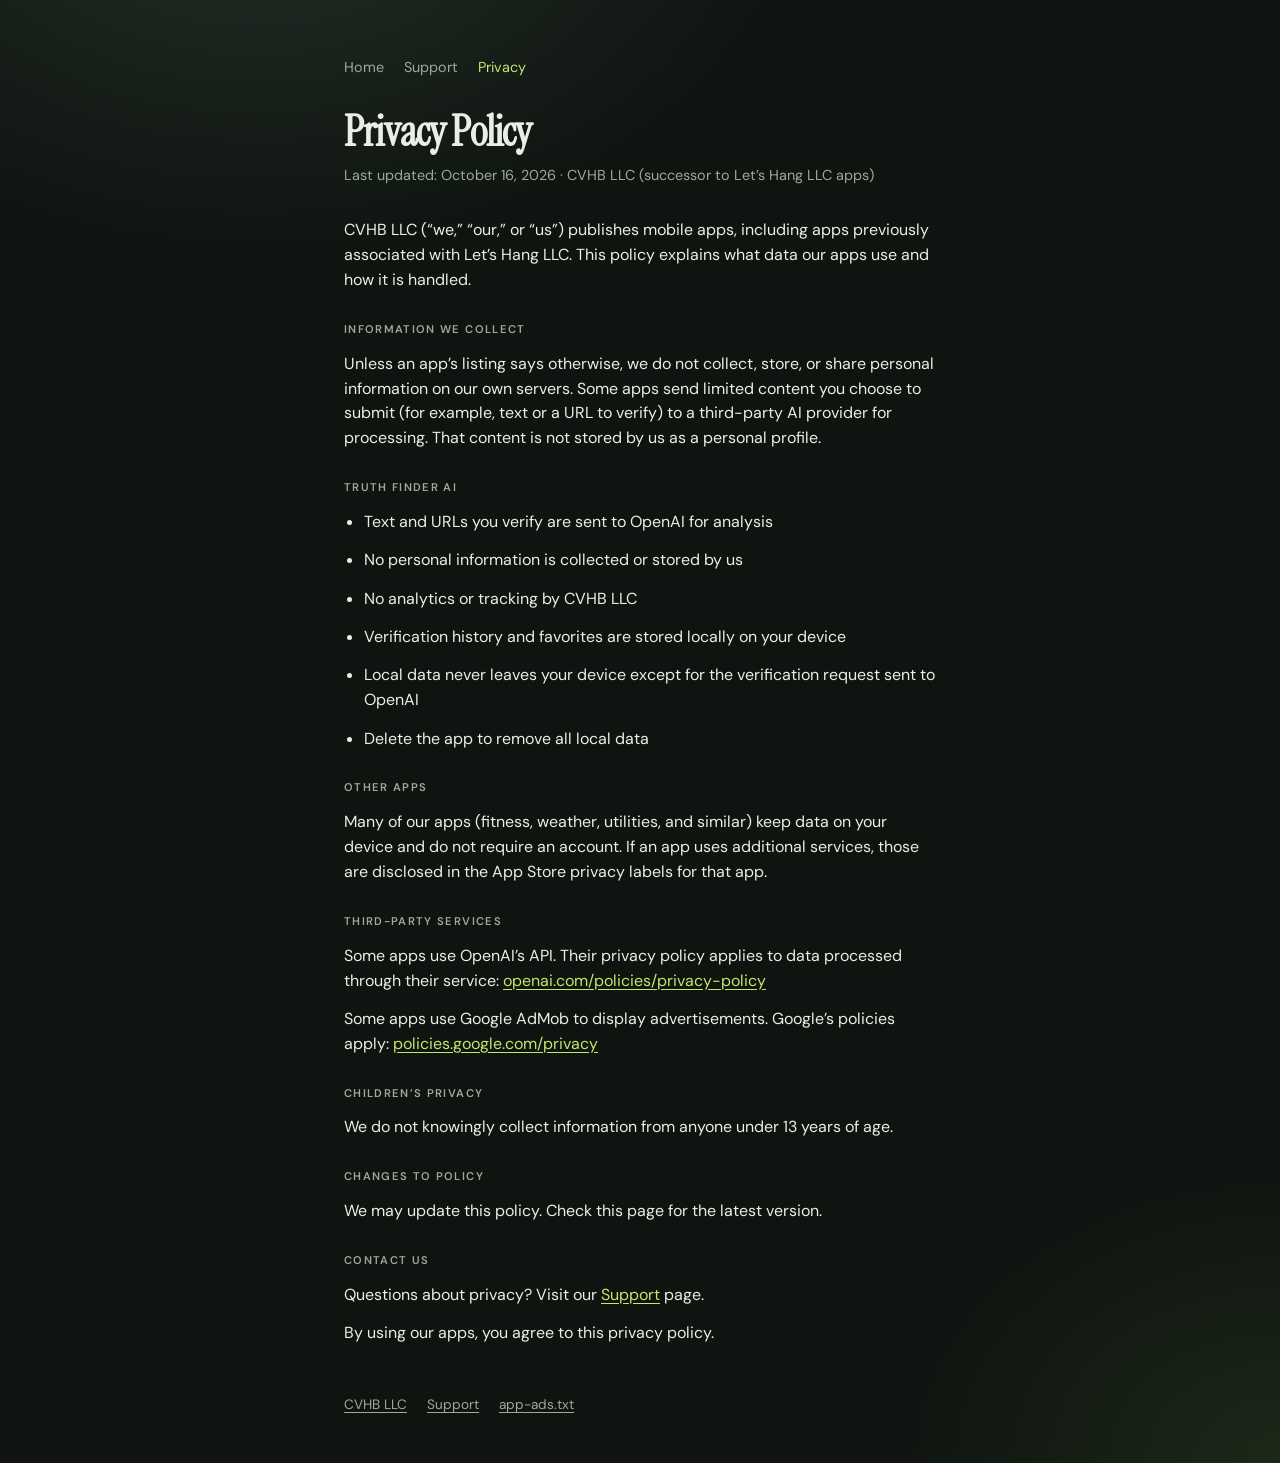
==== privacy/index.html @ aa6d5d3d "Add privacy and support pages for App Store URLs. Co-authored-by: Cursor <cursoragent@cursor.com>" ====
<!DOCTYPE html>
<html lang="en">
<head>
  <meta charset="utf-8" />
  <meta name="viewport" content="width=device-width, initial-scale=1" />
  <meta name="robots" content="noindex, nofollow" />
  <title>Privacy Policy | CVHB LLC</title>
  <link rel="preconnect" href="https://fonts.googleapis.com" />
  <link rel="preconnect" href="https://fonts.gstatic.com" crossorigin />
  <link href="https://fonts.googleapis.com/css2?family=DM+Sans:wght@400;500;600&family=Instrument+Serif:ital@0;1&display=swap" rel="stylesheet" />
  <link rel="stylesheet" href="../site.css" />
</head>
<body>
  <main>
    <nav class="nav" aria-label="Site">
      <a href="../">Home</a>
      <a href="../support/">Support</a>
      <a href="../privacy/" aria-current="page">Privacy</a>
    </nav>

    <h1 class="page-title">Privacy Policy</h1>
    <p class="updated">Last updated: October 16, 2026 · CVHB LLC (successor to Let’s Hang LLC apps)</p>

    <div class="content">
      <p>
        CVHB LLC (“we,” “our,” or “us”) publishes mobile apps, including apps previously associated
        with Let’s Hang LLC. This policy explains what data our apps use and how it is handled.
      </p>

      <h2>Information We Collect</h2>
      <p>
        Unless an app’s listing says otherwise, we do not collect, store, or share personal
        information on our own servers. Some apps send limited content you choose to submit
        (for example, text or a URL to verify) to a third-party AI provider for processing.
        That content is not stored by us as a personal profile.
      </p>

      <h2>Truth Finder AI</h2>
      <ul>
        <li>Text and URLs you verify are sent to OpenAI for analysis</li>
        <li>No personal information is collected or stored by us</li>
        <li>No analytics or tracking by CVHB LLC</li>
        <li>Verification history and favorites are stored locally on your device</li>
        <li>Local data never leaves your device except for the verification request sent to OpenAI</li>
        <li>Delete the app to remove all local data</li>
      </ul>

      <h2>Other Apps</h2>
      <p>
        Many of our apps (fitness, weather, utilities, and similar) keep data on your device
        and do not require an account. If an app uses additional services, those are disclosed
        in the App Store privacy labels for that app.
      </p>

      <h2>Third-Party Services</h2>
      <p>
        Some apps use OpenAI’s API. Their privacy policy applies to data processed through
        their service:
        <a href="https://openai.com/policies/privacy-policy" rel="noopener noreferrer">openai.com/policies/privacy-policy</a>
      </p>
      <p>
        Some apps use Google AdMob to display advertisements. Google’s policies apply:
        <a href="https://policies.google.com/privacy" rel="noopener noreferrer">policies.google.com/privacy</a>
      </p>

      <h2>Children’s Privacy</h2>
      <p>We do not knowingly collect information from anyone under 13 years of age.</p>

      <h2>Changes to Policy</h2>
      <p>We may update this policy. Check this page for the latest version.</p>

      <h2>Contact Us</h2>
      <p>
        Questions about privacy? Visit our
        <a href="../support/">Support</a> page.
      </p>

      <p>By using our apps, you agree to this privacy policy.</p>
    </div>

    <footer>
      <div class="links">
        <a href="../">CVHB LLC</a>
        <a href="../support/">Support</a>
        <a href="../app-ads.txt">app-ads.txt</a>
      </div>
    </footer>
  </main>
</body>
</html>
---- site.css ----
:root {
  --bg: #0f1410;
  --ink: #e8efe6;
  --muted: #9aab9c;
  --line: #2a352c;
  --accent: #c4e86b;
}

* { box-sizing: border-box; margin: 0; padding: 0; }

body {
  min-height: 100vh;
  font-family: "DM Sans", system-ui, sans-serif;
  color: var(--ink);
  background:
    radial-gradient(ellipse 80% 50% at 20% -10%, #243028 0%, transparent 55%),
    radial-gradient(ellipse 60% 40% at 100% 100%, #1c2818 0%, transparent 50%),
    var(--bg);
  line-height: 1.55;
}

main {
  max-width: 40rem;
  margin: 0 auto;
  padding: 3.5rem 1.5rem 3rem;
}

.brand {
  font-family: "Instrument Serif", Georgia, serif;
  font-size: clamp(2.75rem, 8vw, 3.75rem);
  letter-spacing: -0.02em;
  line-height: 1;
  margin-bottom: 0.75rem;
}

.brand a {
  color: inherit;
  text-decoration: none;
}

.lede {
  color: var(--muted);
  font-size: 1.05rem;
  max-width: 28rem;
  margin-bottom: 2.5rem;
}

.nav {
  display: flex;
  flex-wrap: wrap;
  gap: 1rem 1.25rem;
  margin-bottom: 2rem;
  font-size: 0.9rem;
}

.nav a {
  color: var(--muted);
  text-decoration: none;
}

.nav a:hover,
.nav a[aria-current="page"] {
  color: var(--accent);
}

h1.page-title {
  font-family: "Instrument Serif", Georgia, serif;
  font-size: clamp(2rem, 5vw, 2.6rem);
  letter-spacing: -0.02em;
  line-height: 1.1;
  margin-bottom: 0.5rem;
}

.updated {
  color: var(--muted);
  font-size: 0.9rem;
  margin-bottom: 2rem;
}

h2 {
  font-size: 0.7rem;
  font-weight: 600;
  letter-spacing: 0.12em;
  text-transform: uppercase;
  color: var(--muted);
  margin: 2rem 0 0.85rem;
}

.content h2 {
  margin-top: 1.75rem;
}

.content p,
.content li {
  color: var(--ink);
  margin-bottom: 0.85rem;
}

.content ul {
  list-style: disc;
  padding-left: 1.25rem;
  margin-bottom: 1rem;
}

.content a {
  color: var(--accent);
  text-decoration: underline;
  text-underline-offset: 3px;
}

.link-list {
  list-style: none;
  border-top: 1px solid var(--line);
}

.link-list li {
  border-bottom: 1px solid var(--line);
}

.link-list a.row {
  display: flex;
  justify-content: space-between;
  align-items: baseline;
  gap: 1rem;
  padding: 1rem 0;
  color: var(--ink);
  text-decoration: none;
  transition: color 0.15s ease;
}

.link-list a.row:hover { color: var(--accent); }
.link-list a.row span { color: var(--muted); font-size: 0.9rem; }
.link-list a.row:hover span { color: var(--accent); }

footer {
  margin-top: 3rem;
  font-size: 0.85rem;
  color: var(--muted);
}

footer a {
  color: var(--muted);
  text-decoration: underline;
  text-underline-offset: 3px;
}

footer a:hover { color: var(--accent); }

footer .links {
  display: flex;
  flex-wrap: wrap;
  gap: 0.75rem 1.25rem;
}
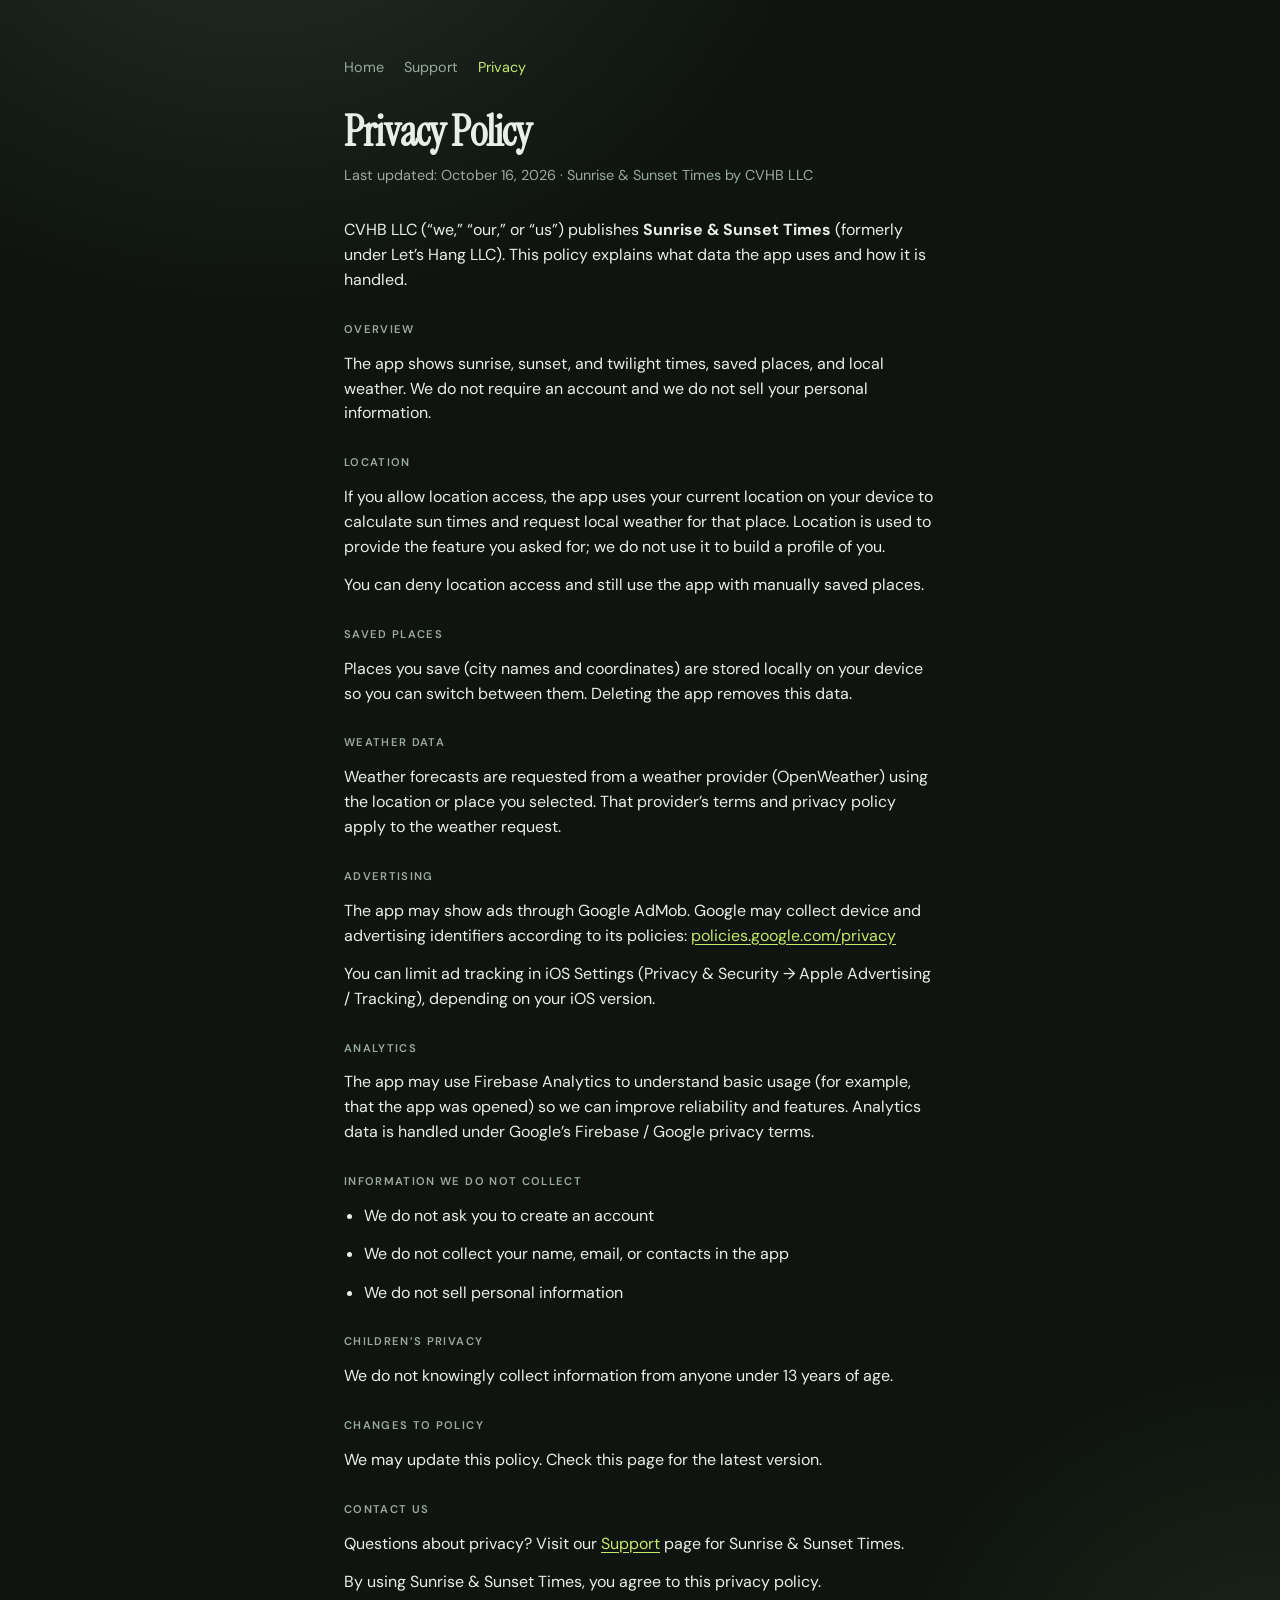
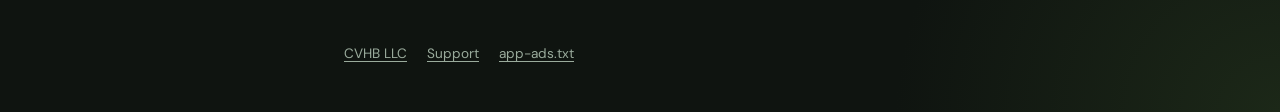
==== commit 8a23d7eb: "Tailor privacy and support pages for Sunrise & Sunset Times. Co-authored-by: Cursor <cursoragent@cur" ====
--- a/privacy/index.html
+++ b/privacy/index.html
@@ -4,7 +4,7 @@
   <meta charset="utf-8" />
   <meta name="viewport" content="width=device-width, initial-scale=1" />
   <meta name="robots" content="noindex, nofollow" />
-  <title>Privacy Policy | CVHB LLC</title>
+  <title>Privacy Policy | Sunrise &amp; Sunset Times</title>
   <link rel="preconnect" href="https://fonts.googleapis.com" />
   <link rel="preconnect" href="https://fonts.gstatic.com" crossorigin />
   <link href="https://fonts.googleapis.com/css2?family=DM+Sans:wght@400;500;600&family=Instrument+Serif:ital@0;1&display=swap" rel="stylesheet" />
@@ -19,49 +19,68 @@
     </nav>
 
     <h1 class="page-title">Privacy Policy</h1>
-    <p class="updated">Last updated: October 16, 2026 · CVHB LLC (successor to Let’s Hang LLC apps)</p>
+    <p class="updated">Last updated: October 16, 2026 · Sunrise &amp; Sunset Times by CVHB LLC</p>
 
     <div class="content">
       <p>
-        CVHB LLC (“we,” “our,” or “us”) publishes mobile apps, including apps previously associated
-        with Let’s Hang LLC. This policy explains what data our apps use and how it is handled.
+        CVHB LLC (“we,” “our,” or “us”) publishes
+        <strong>Sunrise &amp; Sunset Times</strong>
+        (formerly under Let’s Hang LLC). This policy explains what data the app uses and how it is handled.
       </p>
 
-      <h2>Information We Collect</h2>
+      <h2>Overview</h2>
       <p>
-        Unless an app’s listing says otherwise, we do not collect, store, or share personal
-        information on our own servers. Some apps send limited content you choose to submit
-        (for example, text or a URL to verify) to a third-party AI provider for processing.
-        That content is not stored by us as a personal profile.
+        The app shows sunrise, sunset, and twilight times, saved places, and local weather.
+        We do not require an account and we do not sell your personal information.
       </p>
 
-      <h2>Truth Finder AI</h2>
-      <ul>
-        <li>Text and URLs you verify are sent to OpenAI for analysis</li>
-        <li>No personal information is collected or stored by us</li>
-        <li>No analytics or tracking by CVHB LLC</li>
-        <li>Verification history and favorites are stored locally on your device</li>
-        <li>Local data never leaves your device except for the verification request sent to OpenAI</li>
-        <li>Delete the app to remove all local data</li>
-      </ul>
-
-      <h2>Other Apps</h2>
+      <h2>Location</h2>
       <p>
-        Many of our apps (fitness, weather, utilities, and similar) keep data on your device
-        and do not require an account. If an app uses additional services, those are disclosed
-        in the App Store privacy labels for that app.
+        If you allow location access, the app uses your current location on your device to
+        calculate sun times and request local weather for that place. Location is used to
+        provide the feature you asked for; we do not use it to build a profile of you.
+      </p>
+      <p>
+        You can deny location access and still use the app with manually saved places.
       </p>
 
-      <h2>Third-Party Services</h2>
+      <h2>Saved Places</h2>
       <p>
-        Some apps use OpenAI’s API. Their privacy policy applies to data processed through
-        their service:
-        <a href="https://openai.com/policies/privacy-policy" rel="noopener noreferrer">openai.com/policies/privacy-policy</a>
+        Places you save (city names and coordinates) are stored locally on your device so you
+        can switch between them. Deleting the app removes this data.
+      </p>
+
+      <h2>Weather Data</h2>
+      <p>
+        Weather forecasts are requested from a weather provider (OpenWeather) using the
+        location or place you selected. That provider’s terms and privacy policy apply to
+        the weather request.
+      </p>
+
+      <h2>Advertising</h2>
+      <p>
+        The app may show ads through Google AdMob. Google may collect device and advertising
+        identifiers according to its policies:
+        <a href="https://policies.google.com/privacy" rel="noopener noreferrer">policies.google.com/privacy</a>
       </p>
       <p>
-        Some apps use Google AdMob to display advertisements. Google’s policies apply:
-        <a href="https://policies.google.com/privacy" rel="noopener noreferrer">policies.google.com/privacy</a>
+        You can limit ad tracking in iOS Settings (Privacy &amp; Security → Apple Advertising /
+        Tracking), depending on your iOS version.
       </p>
+
+      <h2>Analytics</h2>
+      <p>
+        The app may use Firebase Analytics to understand basic usage (for example, that the
+        app was opened) so we can improve reliability and features. Analytics data is handled
+        under Google’s Firebase / Google privacy terms.
+      </p>
+
+      <h2>Information We Do Not Collect</h2>
+      <ul>
+        <li>We do not ask you to create an account</li>
+        <li>We do not collect your name, email, or contacts in the app</li>
+        <li>We do not sell personal information</li>
+      </ul>
 
       <h2>Children’s Privacy</h2>
       <p>We do not knowingly collect information from anyone under 13 years of age.</p>
@@ -72,10 +91,10 @@
       <h2>Contact Us</h2>
       <p>
         Questions about privacy? Visit our
-        <a href="../support/">Support</a> page.
+        <a href="../support/">Support</a> page for Sunrise &amp; Sunset Times.
       </p>
 
-      <p>By using our apps, you agree to this privacy policy.</p>
+      <p>By using Sunrise &amp; Sunset Times, you agree to this privacy policy.</p>
     </div>
 
     <footer>
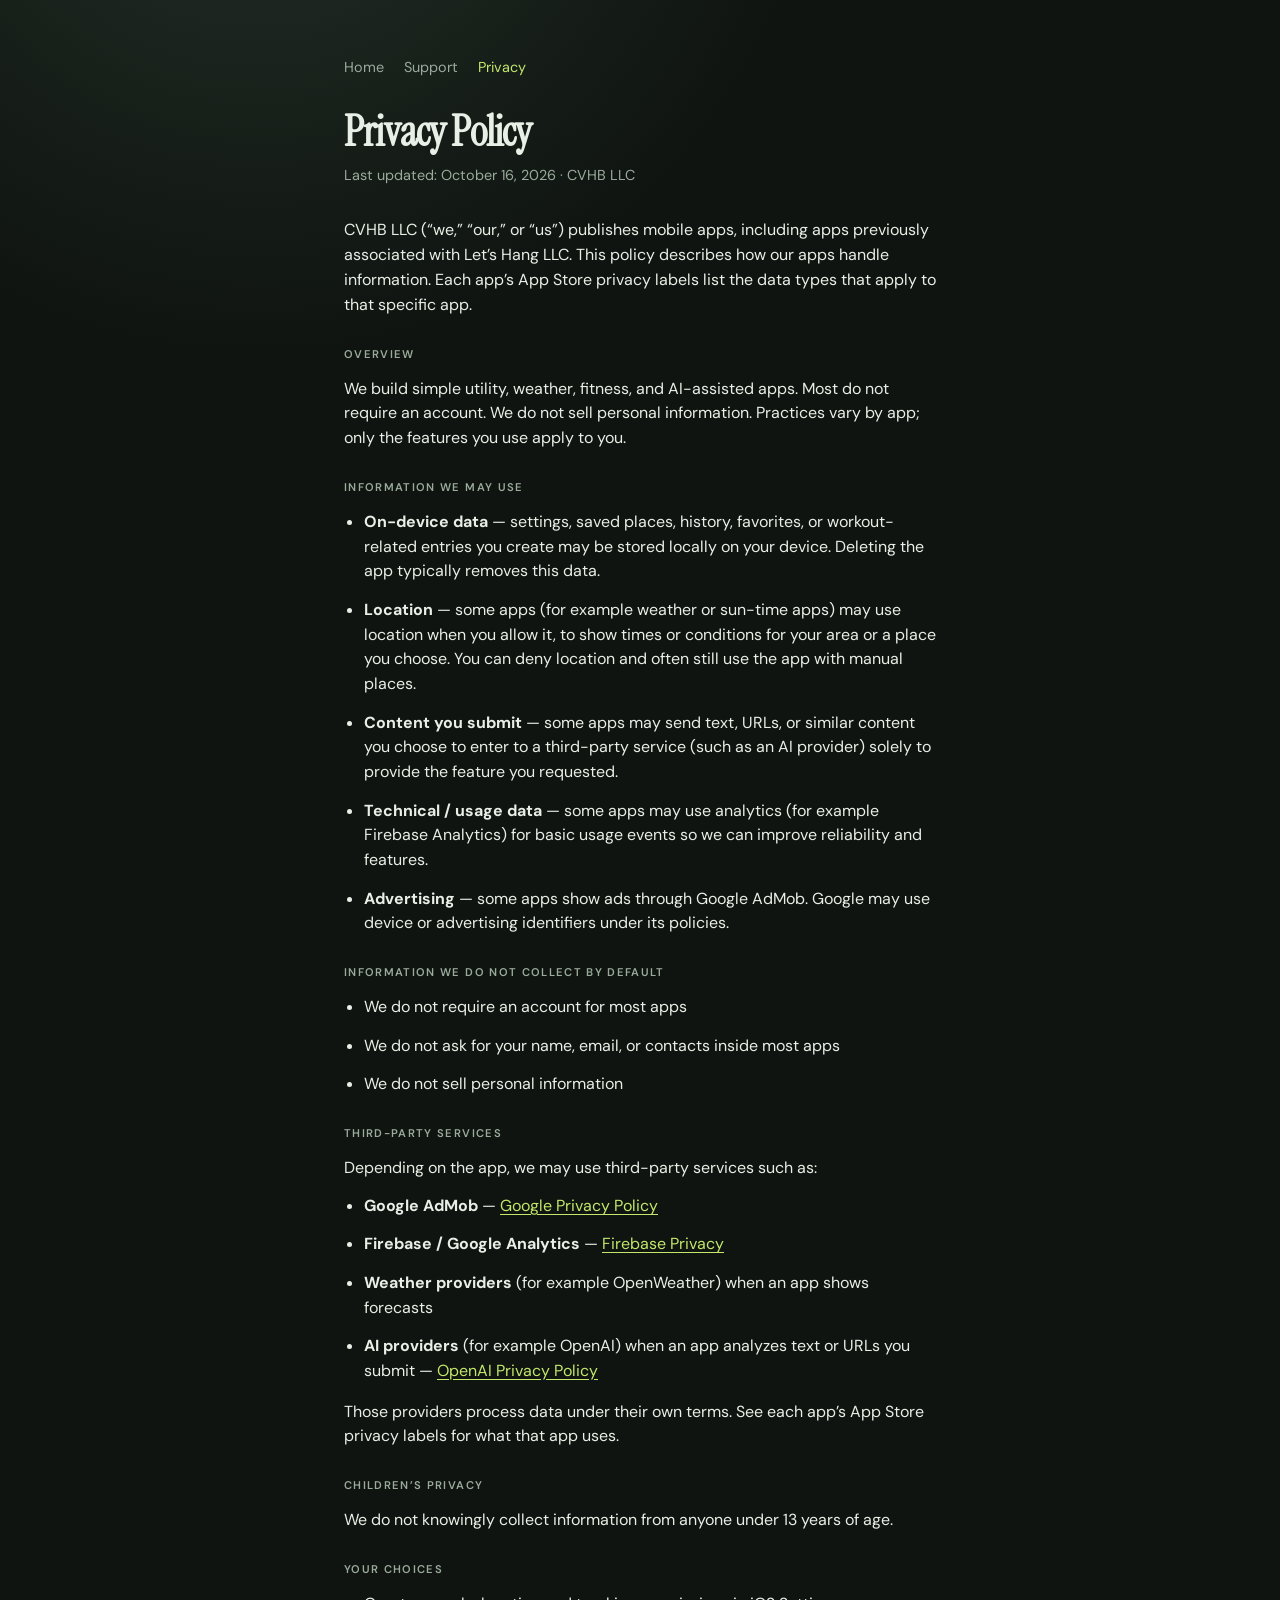
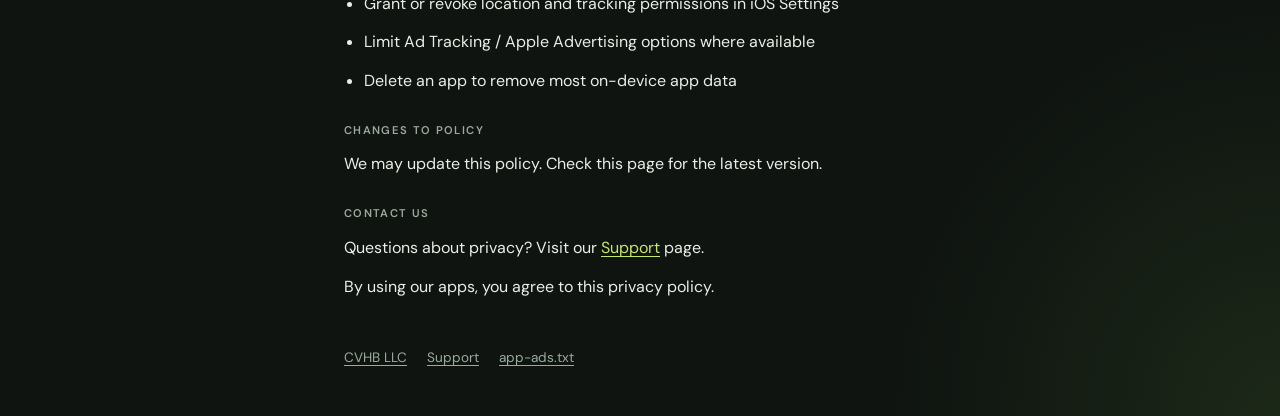
==== commit ac5a6585: "Make privacy and support pages company-wide for all apps. Co-authored-by: Cursor <cursoragent@cursor" ====
--- a/privacy/index.html
+++ b/privacy/index.html
@@ -4,7 +4,7 @@
   <meta charset="utf-8" />
   <meta name="viewport" content="width=device-width, initial-scale=1" />
   <meta name="robots" content="noindex, nofollow" />
-  <title>Privacy Policy | Sunrise &amp; Sunset Times</title>
+  <title>Privacy Policy | CVHB LLC</title>
   <link rel="preconnect" href="https://fonts.googleapis.com" />
   <link rel="preconnect" href="https://fonts.gstatic.com" crossorigin />
   <link href="https://fonts.googleapis.com/css2?family=DM+Sans:wght@400;500;600&family=Instrument+Serif:ital@0;1&display=swap" rel="stylesheet" />
@@ -19,71 +19,91 @@
     </nav>
 
     <h1 class="page-title">Privacy Policy</h1>
-    <p class="updated">Last updated: October 16, 2026 · Sunrise &amp; Sunset Times by CVHB LLC</p>
+    <p class="updated">Last updated: October 16, 2026 · CVHB LLC</p>
 
     <div class="content">
       <p>
-        CVHB LLC (“we,” “our,” or “us”) publishes
-        <strong>Sunrise &amp; Sunset Times</strong>
-        (formerly under Let’s Hang LLC). This policy explains what data the app uses and how it is handled.
+        CVHB LLC (“we,” “our,” or “us”) publishes mobile apps, including apps previously
+        associated with Let’s Hang LLC. This policy describes how our apps handle information.
+        Each app’s App Store privacy labels list the data types that apply to that specific app.
       </p>
 
       <h2>Overview</h2>
       <p>
-        The app shows sunrise, sunset, and twilight times, saved places, and local weather.
-        We do not require an account and we do not sell your personal information.
+        We build simple utility, weather, fitness, and AI-assisted apps. Most do not require an
+        account. We do not sell personal information. Practices vary by app; only the features
+        you use apply to you.
       </p>
 
-      <h2>Location</h2>
-      <p>
-        If you allow location access, the app uses your current location on your device to
-        calculate sun times and request local weather for that place. Location is used to
-        provide the feature you asked for; we do not use it to build a profile of you.
-      </p>
-      <p>
-        You can deny location access and still use the app with manually saved places.
-      </p>
+      <h2>Information We May Use</h2>
+      <ul>
+        <li>
+          <strong>On-device data</strong> — settings, saved places, history, favorites, or
+          workout-related entries you create may be stored locally on your device. Deleting the
+          app typically removes this data.
+        </li>
+        <li>
+          <strong>Location</strong> — some apps (for example weather or sun-time apps) may use
+          location when you allow it, to show times or conditions for your area or a place you
+          choose. You can deny location and often still use the app with manual places.
+        </li>
+        <li>
+          <strong>Content you submit</strong> — some apps may send text, URLs, or similar content
+          you choose to enter to a third-party service (such as an AI provider) solely to provide
+          the feature you requested.
+        </li>
+        <li>
+          <strong>Technical / usage data</strong> — some apps may use analytics (for example
+          Firebase Analytics) for basic usage events so we can improve reliability and features.
+        </li>
+        <li>
+          <strong>Advertising</strong> — some apps show ads through Google AdMob. Google may use
+          device or advertising identifiers under its policies.
+        </li>
+      </ul>
 
-      <h2>Saved Places</h2>
-      <p>
-        Places you save (city names and coordinates) are stored locally on your device so you
-        can switch between them. Deleting the app removes this data.
-      </p>
-
-      <h2>Weather Data</h2>
-      <p>
-        Weather forecasts are requested from a weather provider (OpenWeather) using the
-        location or place you selected. That provider’s terms and privacy policy apply to
-        the weather request.
-      </p>
-
-      <h2>Advertising</h2>
-      <p>
-        The app may show ads through Google AdMob. Google may collect device and advertising
-        identifiers according to its policies:
-        <a href="https://policies.google.com/privacy" rel="noopener noreferrer">policies.google.com/privacy</a>
-      </p>
-      <p>
-        You can limit ad tracking in iOS Settings (Privacy &amp; Security → Apple Advertising /
-        Tracking), depending on your iOS version.
-      </p>
-
-      <h2>Analytics</h2>
-      <p>
-        The app may use Firebase Analytics to understand basic usage (for example, that the
-        app was opened) so we can improve reliability and features. Analytics data is handled
-        under Google’s Firebase / Google privacy terms.
-      </p>
-
-      <h2>Information We Do Not Collect</h2>
+      <h2>Information We Do Not Collect by Default</h2>
       <ul>
-        <li>We do not ask you to create an account</li>
-        <li>We do not collect your name, email, or contacts in the app</li>
+        <li>We do not require an account for most apps</li>
+        <li>We do not ask for your name, email, or contacts inside most apps</li>
         <li>We do not sell personal information</li>
       </ul>
 
+      <h2>Third-Party Services</h2>
+      <p>
+        Depending on the app, we may use third-party services such as:
+      </p>
+      <ul>
+        <li>
+          <strong>Google AdMob</strong> —
+          <a href="https://policies.google.com/privacy" rel="noopener noreferrer">Google Privacy Policy</a>
+        </li>
+        <li>
+          <strong>Firebase / Google Analytics</strong> —
+          <a href="https://firebase.google.com/support/privacy" rel="noopener noreferrer">Firebase Privacy</a>
+        </li>
+        <li>
+          <strong>Weather providers</strong> (for example OpenWeather) when an app shows forecasts
+        </li>
+        <li>
+          <strong>AI providers</strong> (for example OpenAI) when an app analyzes text or URLs you submit —
+          <a href="https://openai.com/policies/privacy-policy" rel="noopener noreferrer">OpenAI Privacy Policy</a>
+        </li>
+      </ul>
+      <p>
+        Those providers process data under their own terms. See each app’s App Store privacy
+        labels for what that app uses.
+      </p>
+
       <h2>Children’s Privacy</h2>
       <p>We do not knowingly collect information from anyone under 13 years of age.</p>
+
+      <h2>Your Choices</h2>
+      <ul>
+        <li>Grant or revoke location and tracking permissions in iOS Settings</li>
+        <li>Limit Ad Tracking / Apple Advertising options where available</li>
+        <li>Delete an app to remove most on-device app data</li>
+      </ul>
 
       <h2>Changes to Policy</h2>
       <p>We may update this policy. Check this page for the latest version.</p>
@@ -91,10 +111,10 @@
       <h2>Contact Us</h2>
       <p>
         Questions about privacy? Visit our
-        <a href="../support/">Support</a> page for Sunrise &amp; Sunset Times.
+        <a href="../support/">Support</a> page.
       </p>
 
-      <p>By using Sunrise &amp; Sunset Times, you agree to this privacy policy.</p>
+      <p>By using our apps, you agree to this privacy policy.</p>
     </div>
 
     <footer>
